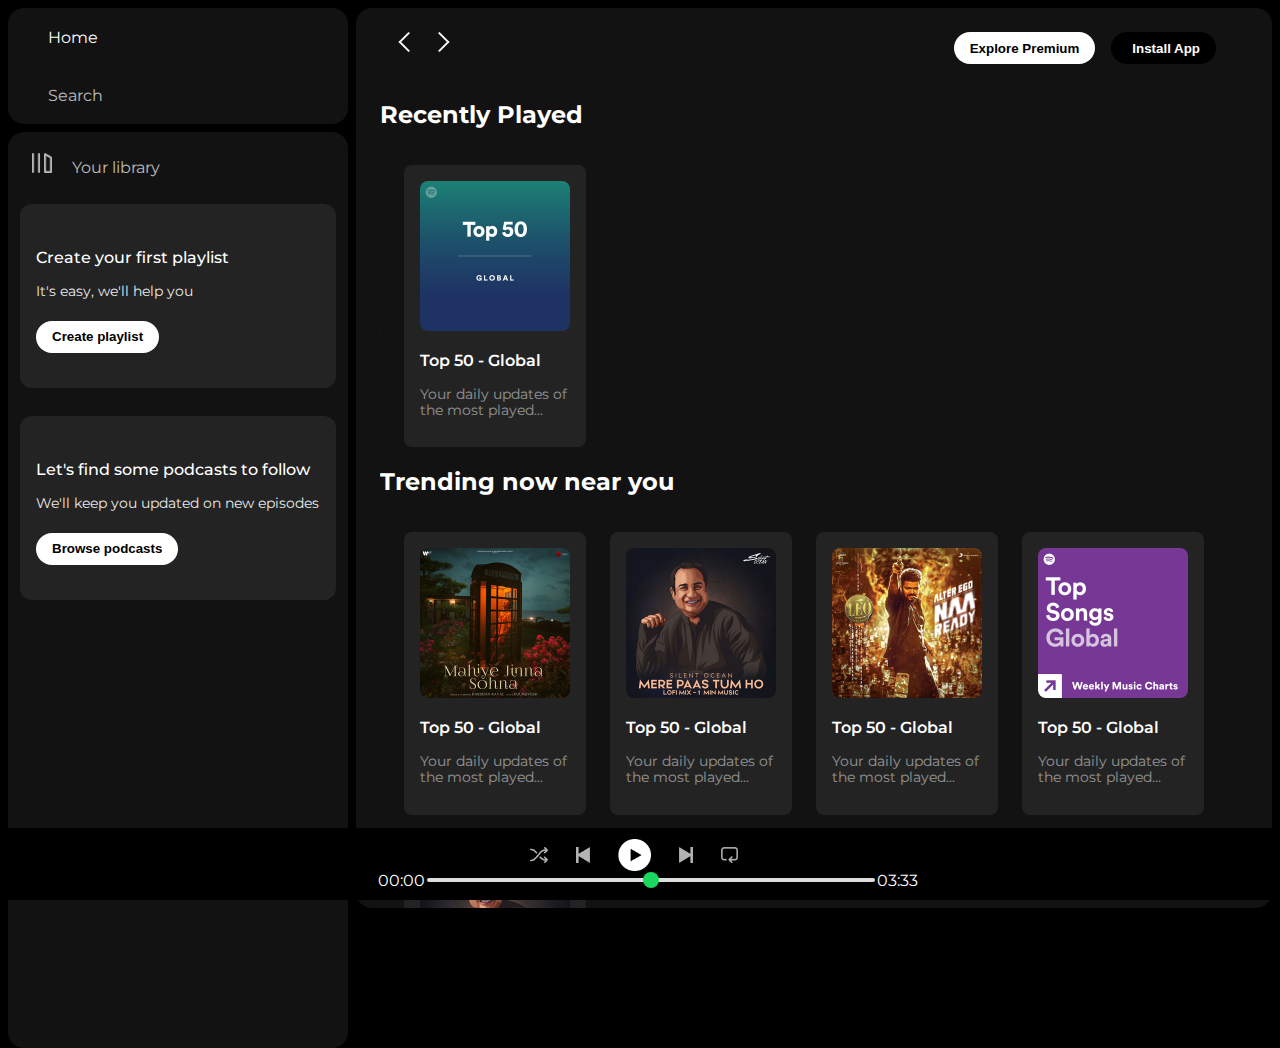
==== Frontend/index.html @ fa8dcfed "Chua xong frontend dau" ====
<!DOCTYPE html>
<html lang="en">
<head>
  <meta charset="UTF-8">
  <meta name="viewport" content="width=device-width, initial-scale=1.0">
  <link rel="stylesheet" href="https://cdnjs.cloudflare.com/ajax/libs/font-awesome/6.5.1/css/all.min.css" integrity="sha512-DTOQO9RWCH3ppGqcWaEA1BIZOC6xxalwEsw9c2QQeAIftl+Vegovlnee1c9QX4TctnWMn13TZye+giMm8e2LwA==" crossorigin="anonymous" referrerpolicy="no-referrer" />
  <link rel="icon" href="Assets/logo.png">
  <title>Spotify - Web Player: Music for everyone</title>
  <link rel="stylesheet" href="style.css">
  <link rel="preconnect" href="https://fonts.googleapis.com">
  <link rel="preconnect" href="https://fonts.gstatic.com" crossorigin>
  <link href="https://fonts.googleapis.com/css2?family=Montserrat:wght@300;400;500;600;700&family=Poppins&family=Roboto:ital,wght@1,300&display=swap" rel="stylesheet">
</head>
<body>
  <div class="main">
    <div class="sidebar">
      <div class="nav">
        <div class="nav-option" style="opacity: 1;">
          <i class="fa-solid fa-house"></i>
          <a href="#">Home</a>
        </div>
        <div class="nav-option">
          <i class="fa-solid fa-magnifying-glass"></i>
          <a href="#">Search</a>
        </div>
      </div>
      <div class="library">
        <div class="options">
          <div class="lib-option nav-option">
            <img src="Assets/library_icon.png" alt="">
            <a href="#">Your library</a>
          </div>
          <div class="icons">
            <i class="fa-solid fa-plus"></i>
            <i class="fa-solid fa-arrow-right"></i>
          </div>
        </div>
        <div class="lib-box">
          <div class="box">
            <p class="box-p1">Create your first playlist</p>
            <p class="box-p2">It's easy, we'll help you</p>
            <button class="badge">Create playlist</button>
          </div>
          <div class="box">
            <p class="box-p1">Let's find some podcasts to follow</p>
            <p class="box-p2">We'll keep you updated on new episodes</p>
            <button class="badge">Browse podcasts</button>
          </div>
        </div>
      </div>
    </div>
    <div class="main-content">
      <div class="sticky-nav">
        <div class="sticky-nav-icons">
          <img src="Assets/backward_icon.png" alt="">
          <img src="Assets/forward_icon.png" alt="" class="hide">
        </div>
        <div class="sticky-nav-options">
          <button class="badge nav-item hide">Explore Premium</button>
          <button class="badge nav-item dark-badge"><i class="fa-regular fa-circle-down" style="margin-right: 5px;"></i>Install App</button>
          <i class="fa-regular fa-user nav-item"></i>
        </div>
      </div>

      <h2>Recently Played</h2>
      <div class="cards-container">
          <div class="card">
            <img src="Assets/card1img.jpeg" class="card-img" alt="">
            <p class="card-title">Top 50 - Global</p>
            <p class="card-info">Your daily updates of the most played...</p>
          </div>
      </div>

      <h2>Trending now near you</h2>
      <div class="cards-container">
          <div class="card">
            <img src="Assets/card2img.jpeg" class="card-img" alt="">
            <p class="card-title">Top 50 - Global</p>
            <p class="card-info">Your daily updates of the most played...</p>
          </div>
          <div class="card">
            <img src="Assets/card3img.jpeg" class="card-img" alt="">
            <p class="card-title">Top 50 - Global</p>
            <p class="card-info">Your daily updates of the most played...</p>
          </div>
          <div class="card">
            <img src="Assets/card4img.jpeg" class="card-img" alt="">
            <p class="card-title">Top 50 - Global</p>
            <p class="card-info">Your daily updates of the most played...</p>
          </div>
          <div class="card">
            <img src="Assets/card5img.jpeg" class="card-img" alt="">
            <p class="card-title">Top 50 - Global</p>
            <p class="card-info">Your daily updates of the most played...</p>
          </div>
          <div class="card">
            <img src="Assets/card3img.jpeg" class="card-img" alt="">
            <p class="card-title">Top 50 - Global</p>
            <p class="card-info">Your daily updates of the most played...</p>
          </div>
      </div>

      <h2>Featured Charts</h2>
      <div class="cards-container">
          <div class="card">
            <img src="Assets/card4img.jpeg" class="card-img" alt="">
            <p class="card-title">Top 50 - Global</p>
            <p class="card-info">Your daily updates of the most played...</p>
          </div>
          <div class="card">
            <img src="Assets/card2img.jpeg" class="card-img" alt="">
            <p class="card-title">Top 50 - Global</p>
            <p class="card-info">Your daily updates of the most played...</p>
          </div>
          <div class="card">
            <img src="Assets/card3img.jpeg" class="card-img" alt="">
            <p class="card-title">Top 50 - Global</p>
            <p class="card-info">Your daily updates of the most played...</p>
          </div>
      </div>
      <div class="footer">
        <div class="line"></div>
      </div>
    </div>
    <div class="music-player">
      <div class="album"></div>
      <div class="player">
        <div class="player-controls">
          <img src="Assets/player_icon1.png" class="player-control-icon">
          <img src="Assets/player_icon2.png" class="player-control-icon">
          <img src="Assets/player_icon3.png" class="player-control-icon" style="opacity: 1; height: 2rem;">
          <img src="Assets/player_icon4.png" class="player-control-icon">
          <img src="Assets/player_icon5.png" class="player-control-icon">
        </div>
        <div class="playback-bar">
          <span class="curr-time">00:00</span>
          <input type="range" min="0" max="100" class="progress-bar" step="1">
          <span class="curr-time">03:33</span>
        </div>
      </div>
      <div class="controls"></div>
    </div>
  </div>
</body>
</html>
---- Frontend/style.css ----
body {
  font-family: 'Montserrat', sans-serif;
  margin: 0;
  background-color: black;
  color: white;
  overflow: hidden;
}

.main {
  display: flex;
  height: 100vh;
  padding: 0.5rem;
}

.sidebar {
  background-color: black;
  width: 340px;
  border-radius: 1rem;  /* 1rem = 16px */
  margin-right: 0.5rem;
}

.main-content {
  background-color: #121212;
  flex: 1;
  border-radius: 1rem;
  overflow: auto;
  padding: 0 1.5rem 0 1.5rem;
}

.music-player {
  background-color: black;
  position: fixed;
  bottom: 0;
  width: 100%;
  height: 72px;
}

a {
  text-decoration: none;
  color: white;
}

.nav {
  background-color: #121212;
  border-radius: 1rem;
  display: flex;
  flex-direction: column;
  justify-content: center;
  height: 100px;
  padding: 0.5rem 0.75rem;
}

.nav-option {
  line-height: 2.5rem;
  opacity: 0.7;
  padding: 0.5rem 0.75rem;
}
.nav-option:hover {
  opacity: 1;
}

.nav-option i {
  font-size: 1.25rem;
}

.nav-option a {
  font-size: 1rem;
  margin-left: 1rem;
}

.library {
  background-color: #121212;
  border-radius: 1rem;
  height: 100%;
  margin-top: 0.5rem;
  padding: 0.5rem 0.75rem;
}

.options {
  display: flex;
  justify-content: space-between;
  align-items: center;
}

.lib-option img {
  height: 1.25rem;
  width: 1.25rem;
}

.icons {
  font-size: 1.25rem;
  display: flex;
}

.icons i {
  opacity: 0.7;
  margin-right: 1rem;
}

.icons i:hover{
  opacity: 1;
}

.box {
  background-color: #232323;
  height: 8rem;
  border-radius: 0.75rem;
  margin: 0.5rem 0 1.75rem 0;
  padding: 1.75rem 1rem;
}

.box-p1 {
  font-size: 1rem;
  font-weight: 500;
}

.box-p2 {
  font-size: 0.85rem;
  opacity: 0.9;
}

.badge {
  background-color: white;
  border: none;
  border-radius: 100px;
  padding: 0.25rem 1rem;
  font-weight: 700;
  margin-top: 0.5rem;
  height: 2rem;
  width: fit-content;
}

.dark-badge {
  background-color: black;
  color: white;
}

.sticky-nav {
  position: sticky;
  top: 0;
  background-color: #121212;
  display: flex;
  justify-content: space-between;
  align-items: center;
  padding: 1rem 0 1rem 0;
  z-index: 10;
}

.sticky-nav-icons img {
  margin-left: 0.75rem;
}

.sticky-nav-options {
  display: flex;
  justify-content: center;
  align-items: center;
}

.nav-item {
  margin-right: 1rem;
}

@media (max-width: 1000px) {
  .hide {
    display: none;
  }
}

.card {
  background-color: #232323;
  width: 150px;
  border-radius: 0.5rem;
  padding: 1rem;
  margin-left: 1.5rem;
  margin-top: 1rem;
}

.cards-container {
  display: flex;
  flex-wrap: wrap;
}

.card-img {
  width: 100%;
  border-radius: 0.5rem;
}

.card-title {
  font-weight: 600;
}

.card-info {
  font-size: 0.85rem;
  opacity: 0.5;
}

.footer {
  height: 250px;
  display: flex;
  align-items: center;
  justify-content: center;
}

.line {
  width: 94%;
  height: 50%;
  border-top: 1px solid white;
  opacity: 0.4;
}

.music-player {
  display: flex;
  justify-content: space-between;
  align-items: center;
}
.album {
  width: 25%;
}

.player {
  width: 50%;
}

.controls {
  width: 25%;
}

.player-controls {
  display: flex;
  justify-content: center;
  align-items: center;
}

.player-control-icon {
  height: 1rem;
  margin-right: 1.75rem;
  opacity: 0.7;
}

.player-control-icon:hover {
  opacity: 1;
}

.playback-bar {
  display: flex;
  justify-content: center;
  align-items: center;
}

.progress-bar {
  width: 70%;
  appearance: none;
  background-color: transparent;
  cursor: pointer;
}

.progress-bar::-webkit-slider-runnable-track {
  background-color: #ddd;
  border-radius: 100px;
  height: 0.2rem;
}

.progress-bar::-webkit-slider-thumb {
  appearance: none;
  height: 1rem;
  width: 1rem;
  background-color: #1bd760;
  border-radius: 50%;
  margin-top: -6px;
}
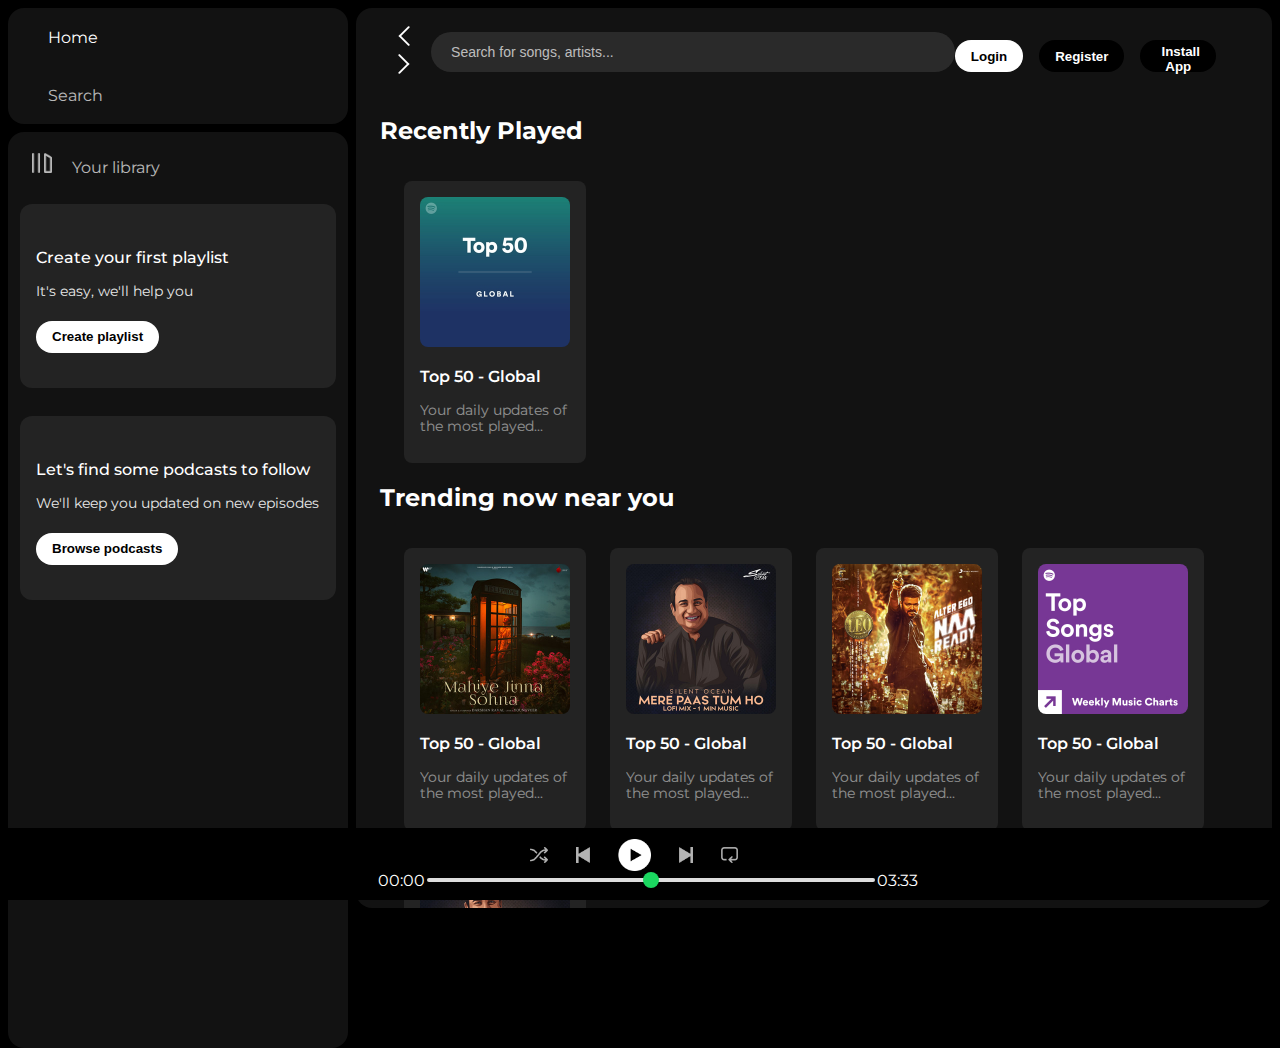
==== commit cf7dd534: "Merge pull request #1 from 191204taianh/main" ====
--- a/Frontend/index.html
+++ b/Frontend/index.html
@@ -19,10 +19,10 @@
           <i class="fa-solid fa-house"></i>
           <a href="#">Home</a>
         </div>
-        <div class="nav-option">
+        <div class="nav-option" onclick="scrollToSearch()">
           <i class="fa-solid fa-magnifying-glass"></i>
           <a href="#">Search</a>
-        </div>
+        </div>        
       </div>
       <div class="library">
         <div class="options">
@@ -55,12 +55,23 @@
           <img src="Assets/backward_icon.png" alt="">
           <img src="Assets/forward_icon.png" alt="" class="hide">
         </div>
+      
+        <!-- Search Bar Added Here -->
+        <div class="search-bar" id="search-bar">
+          <i class="fa-solid fa-magnifying-glass"></i>
+          <input type="text" placeholder="Search for songs, artists..." />
+        </div>
+        
         <div class="sticky-nav-options">
-          <button class="badge nav-item hide">Explore Premium</button>
-          <button class="badge nav-item dark-badge"><i class="fa-regular fa-circle-down" style="margin-right: 5px;"></i>Install App</button>
+          <button class="badge nav-item hide">Login</button>
+          <button class="badge nav-item dark-badge">Register</button>
+          <button class="badge nav-item dark-badge">
+            <i class="fa-regular fa-circle-down" style="margin-right: 5px;"></i>Install App
+          </button>
           <i class="fa-regular fa-user nav-item"></i>
         </div>
       </div>
+      
 
       <h2>Recently Played</h2>
       <div class="cards-container">
@@ -142,4 +153,10 @@
     </div>
   </div>
 </body>
+<script>
+  function scrollToSearch() {
+    document.getElementById("search-bar").scrollIntoView({ behavior: "smooth" });
+    document.getElementById("search-bar").querySelector("input").focus(); // Focus on the search bar
+  }
+</script>
 </html>--- a/Frontend/style.css
+++ b/Frontend/style.css
@@ -267,4 +267,32 @@
   background-color: #1bd760;
   border-radius: 50%;
   margin-top: -6px;
-}+}
+
+.search-bar {
+  display: flex;
+  align-items: center;
+  background: rgba(255, 255, 255, 0.1);
+  padding: 5px 10px;
+  border-radius: 20px;
+  width: 750px;
+  height: 30px;
+}
+
+.search-bar i {
+  color: white;
+  margin-right: 8px;
+}
+
+.search-bar input {
+  background: transparent;
+  border: none;
+  outline: none;
+  color: white;
+  width: 100%;
+  font-size: 14px;
+}
+
+.search-bar input::placeholder {
+  color: rgba(255, 255, 255, 0.7);
+}
